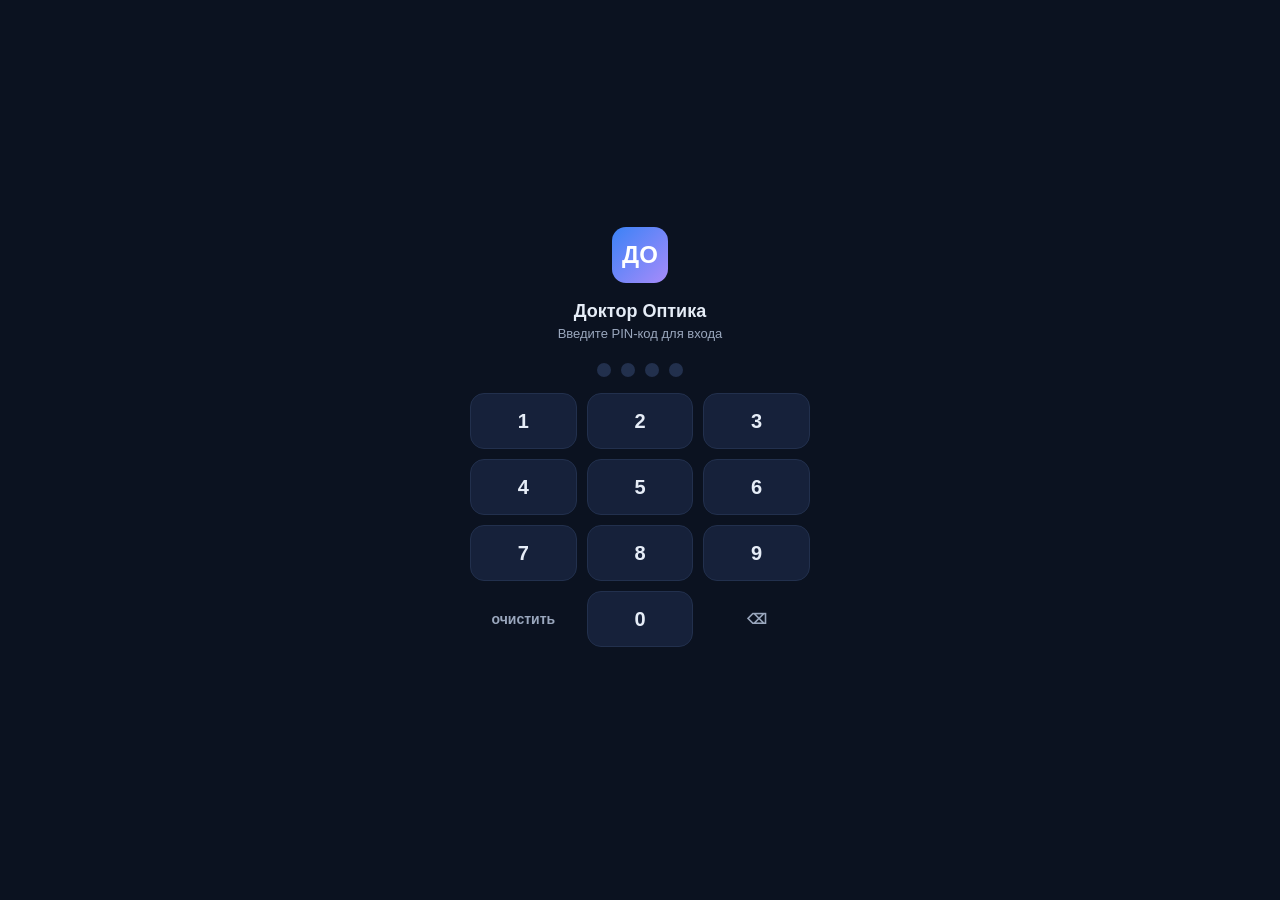
==== public/dashboard.html @ 44b54cf7 "initial commit" ====
<!doctype html>
<html lang="ru">
<head>
<meta charset="utf-8">
<meta name="viewport" content="width=device-width,initial-scale=1,viewport-fit=cover">
<meta name="theme-color" content="#0b1220">
<title>Доктор Оптика — Дашборд</title>
<link rel="stylesheet" href="styles.css">
</head>
<body>
<div class="wrap">

  <div class="hdr">
    <div class="logo">ДО</div>
    <div>
      <div class="title">Доктор Оптика</div>
      <div class="sub" id="hdr-sub">загрузка…</div>
    </div>
    <div class="right">
      <span class="stoplight" id="stoplight"><span class="dot"></span><span id="stoplight-label">…</span></span>
    </div>
  </div>

  <div class="nav">
    <button class="on" data-tab="money">Деньги</button>
    <button data-tab="debt">Долги</button>
    <button data-tab="sales">Продажи</button>
  </div>

  <!-- PANE 1 — ДЕНЬГИ -->
  <div class="pane on" id="pane-money">

    <div class="card">
      <h2>Деньги сейчас <span class="badge" id="money-status"></span></h2>
      <div class="big" id="money-total">…<span class="cur">₽</span></div>
      <div class="sub-line">сумма на собственных счетах</div>
      <div id="money-accounts"></div>
    </div>

    <div class="card">
      <h2>Овердрафт КББ <span class="badge" id="od-badge"></span></h2>
      <div class="od-grid">
        <div class="od-cell"><div class="l">Использовано</div><div class="v" id="od-used">…</div></div>
        <div class="od-cell"><div class="l">Запас (свободно)</div><div class="v" id="od-free">…</div></div>
      </div>
      <div class="bar"><i id="od-bar"></i></div>
      <div class="bar-cap"><span>0</span><span>лимит <span id="od-limit">…</span> ₽</span></div>

      <div class="row" style="margin-top:8px"><span class="lbl">Р/с КББ ИП · остаток</span><span class="val" id="od-balance">…</span></div>
      <div class="row"><span class="lbl">Дата гашения овердрафта</span><span class="val" id="od-due" style="color:var(--red)">…</span></div>
      <div class="row"><span class="lbl">Проценты в месяц</span><span class="val" id="od-int">…</span></div>
    </div>

    <div class="card">
      <h2>Товарка</h2>
      <div class="row">
        <span class="lbl">Невыданные заказы · доплата клиентов
          <small id="orders-note" style="display:block;color:var(--muted);font-size:11px;margin-top:1px"></small>
        </span>
        <span class="val" id="orders-topay" style="color:var(--green)">…</span>
      </div>
      <div class="row"><span class="lbl">Склад · себестоимость</span><span class="val" id="stock-cost">…</span></div>
      <div class="row"><span class="lbl">Склад · стоимость продажи</span><span class="val" id="stock-sale">…</span></div>
      <div class="row"><span class="lbl">Задолженность поставщикам</span><span class="val" id="suppliers-debt" style="color:var(--amber)">…</span></div>
    </div>

    <div class="card">
      <h2>Платежи · платёжный календарь</h2>
      <div class="row"><span class="lbl" id="pc-7-label">Ближайшие 7 дней</span><span class="val" id="pc-7" style="color:var(--red)">…</span></div>
      <div class="row"><span class="lbl" id="pc-14-label">Ближайшие 14 дней</span><span class="val" id="pc-14">…</span></div>
      <div class="sub-line" id="pc-note" style="margin-top:6px"></div>
    </div>

    <div class="card">
      <h2>Подготовлены в банке к оплате</h2>
      <div class="big" style="font-size:24px" id="pp-total">…<span class="cur">₽</span></div>
      <div class="sub-line" id="pp-sub"></div>
      <div class="row" style="margin-top:8px">
        <span class="lbl">Будущие (после <span id="pp-today">сегодня</span>)</span>
        <span class="val" id="pp-future" style="color:var(--amber)">…</span>
      </div>
      <div class="row">
        <span class="lbl">Прошлые / без даты</span>
        <span class="val" id="pp-past" style="color:var(--muted)">…</span>
      </div>
      <div class="sub-line" style="margin-top:6px">прошлые могут быть уже списаны — сверить с выпиской</div>
    </div>

  </div>

  <!-- PANE 2 — ОБЯЗАТЕЛЬСТВА -->
  <div class="pane" id="pane-debt">

    <div class="card">
      <h2>Кредитный портфель</h2>
      <div class="big" id="loans-total">…<span class="cur">₽</span></div>
      <div class="sub-line" id="loans-counts"></div>
      <div class="row"><span class="lbl">Платёж в текущем месяце</span><span class="val" id="loans-monthly">…</span></div>
      <div class="row"><span class="lbl">из них проценты</span><span class="val" id="loans-int" style="color:var(--amber)">…</span></div>
      <div class="row"><span class="lbl">из них тело</span><span class="val" id="loans-body" style="color:var(--green)">…</span></div>
    </div>

    <div class="card">
      <h2>По займам</h2>
      <div id="loans-list"></div>
    </div>

    <div class="card">
      <h2>Подготовлены в банке к оплате <span class="badge amber" id="pp-badge"></span></h2>
      <div class="pending-section" style="border-top:0;padding-top:0;margin-top:0">
        <div class="sec-h">
          <span>🟡 БУДУЩИЕ (точно ещё ждут) · <span id="pp-f-count">0</span></span>
          <span class="sum" id="pp-f-sum">0 ₽</span>
        </div>
        <div id="pp-future-list"></div>
      </div>
      <div class="pending-section">
        <div class="sec-h">
          <span>⚪ ПРОШЛЫЕ / БЕЗ ДАТЫ · <span id="pp-p-count">0</span></span>
          <span class="sum" id="pp-p-sum" style="color:var(--muted)">0 ₽</span>
        </div>
        <div class="sub-line" style="margin-bottom:10px">могут быть уже списаны — сверить с выпиской КББ</div>
        <div id="pp-past-list"></div>
      </div>
    </div>

  </div>

  <!-- PANE 3 — ПРОДАЖИ -->
  <div class="pane" id="pane-sales">

    <div class="card">
      <h2 id="sales-h2">Сегодня</h2>
      <div class="kpi-grid">
        <div class="kpi">
          <div class="l">Валовая прибыль дня</div>
          <div class="v" style="color:var(--green)" id="kpi-gp">…</div>
          <div class="d delta-up" id="kpi-margin">…</div>
        </div>
        <div class="kpi">
          <div class="l">Выручка по продажам</div>
          <div class="v" id="kpi-rev">…</div>
          <div class="d" id="kpi-items">…</div>
        </div>
        <div class="kpi">
          <div class="l">Касса дня</div>
          <div class="v" id="kpi-cash">…</div>
          <div class="d" id="kpi-checks">…</div>
        </div>
        <div class="kpi">
          <div class="l">Возвраты</div>
          <div class="v" style="color:var(--red)" id="kpi-ref">…</div>
          <div class="d" id="kpi-ref-note">…</div>
        </div>
      </div>
      <div class="sub-line" style="margin-top:10px">выручка = выдано (fulfillment) · касса = пробито в кассах за день</div>
    </div>

    <div class="card">
      <div class="sec-title">
        <h3>👓 Очки (линзы + оправы)</h3>
        <small id="glasses-tot"></small>
      </div>
      <div class="sales-list" id="glasses-list"></div>
    </div>

    <div class="card">
      <div class="sec-title">
        <h3>👁 Контактные линзы (МКЛ)</h3>
        <small id="mkl-tot"></small>
      </div>
      <div class="sales-list" id="mkl-list"></div>
    </div>

    <div class="card">
      <div class="sec-title">
        <h3>🩺 Услуги клиники</h3>
        <small id="services-tot"></small>
      </div>
      <div class="sales-list" id="services-list"></div>
    </div>

    <div class="card">
      <div class="sec-title">
        <h3>📦 Прочее</h3>
        <small id="other-tot"></small>
      </div>
      <div class="sales-list" id="other-list"></div>
    </div>

  </div>

  <div class="footer">Доктор Оптика · <span id="footer-date"></span> · v<span id="footer-ver"></span></div>
</div>

<script src="app.js"></script>
</body>
</html>
---- public/styles.css ----
:root{
  --bg:#0b1220;
  --bg2:#111a2e;
  --card:#16213a;
  --card2:#1c2a48;
  --line:#22304d;
  --text:#e6edf7;
  --muted:#9aa7bd;
  --accent:#60a5fa;
  --green:#22c55e;
  --green-bg:rgba(34,197,94,.12);
  --amber:#eab308;
  --amber-bg:rgba(234,179,8,.14);
  --red:#ef4444;
  --red-bg:rgba(239,68,68,.14);
  --purple:#a78bfa;
  --radius:16px;
}
*{box-sizing:border-box;-webkit-tap-highlight-color:transparent}
html,body{margin:0;padding:0;background:var(--bg);color:var(--text);
  font-family:-apple-system,BlinkMacSystemFont,"SF Pro Display","Segoe UI",Roboto,Inter,Arial,sans-serif;
  font-size:15px;line-height:1.35;
  padding-top:env(safe-area-inset-top);padding-bottom:env(safe-area-inset-bottom)}
.wrap{max-width:440px;margin:0 auto;padding:14px 14px 80px}

.hdr{display:flex;align-items:center;gap:10px;padding:6px 4px 14px}
.hdr .logo{width:34px;height:34px;border-radius:10px;
  background:linear-gradient(135deg,#3b82f6,#a78bfa);
  display:flex;align-items:center;justify-content:center;font-weight:700;font-size:18px;color:#fff}
.hdr .title{font-weight:700;font-size:16px;letter-spacing:.2px}
.hdr .sub{color:var(--muted);font-size:12px;margin-top:2px}
.hdr .right{margin-left:auto;text-align:right}
.stoplight{display:inline-flex;align-items:center;gap:6px;font-size:12px;
  padding:5px 9px;border-radius:999px;background:var(--amber-bg);color:var(--amber);font-weight:600}
.stoplight.green{background:var(--green-bg);color:var(--green)}
.stoplight.red{background:var(--red-bg);color:var(--red)}
.stoplight .dot{width:8px;height:8px;border-radius:50%;background:currentColor;box-shadow:0 0 8px currentColor}

.card{background:var(--card);border:1px solid var(--line);border-radius:var(--radius);
  padding:14px;margin-bottom:12px;position:relative;overflow:hidden}
.card h2{margin:0 0 10px;font-size:11px;letter-spacing:1.2px;text-transform:uppercase;
  color:var(--muted);font-weight:600;display:flex;align-items:center;gap:8px}
.card h2 .badge{font-size:10px;padding:2px 7px;border-radius:999px;letter-spacing:.5px;text-transform:none}
.badge.red{background:var(--red-bg);color:var(--red)}
.badge.amber{background:var(--amber-bg);color:var(--amber)}
.badge.green{background:var(--green-bg);color:var(--green)}

.big{font-size:30px;font-weight:700;letter-spacing:-.5px;line-height:1.05}
.big .cur{font-size:18px;color:var(--muted);margin-left:4px;font-weight:500}
.sub-line{color:var(--muted);font-size:12px;margin-top:2px}

.row{display:flex;justify-content:space-between;align-items:baseline;padding:8px 0;
  border-top:1px dashed var(--line)}
.row:first-of-type{border-top:0}
.row .lbl{color:var(--muted);font-size:13px}
.row .val{font-variant-numeric:tabular-nums;font-weight:600;font-size:14px}

.od-grid{display:grid;grid-template-columns:1fr 1fr;gap:8px;margin-top:10px}
.od-cell{background:var(--card2);border-radius:10px;padding:10px}
.od-cell .l{font-size:11px;color:var(--muted);text-transform:uppercase;letter-spacing:.6px}
.od-cell .v{font-size:18px;font-weight:700;margin-top:2px;font-variant-numeric:tabular-nums}
.bar{height:8px;background:var(--bg2);border-radius:99px;overflow:hidden;margin-top:10px}
.bar > i{display:block;height:100%;border-radius:99px;
  background:linear-gradient(90deg,#22c55e,#eab308 60%,#ef4444 90%)}
.bar-cap{display:flex;justify-content:space-between;color:var(--muted);font-size:11px;margin-top:6px}

.loan{display:grid;grid-template-columns:1fr auto;gap:2px 10px;padding:10px 0;border-top:1px solid var(--line)}
.loan:first-of-type{border-top:0}
.loan .name{font-weight:600;display:flex;align-items:center;gap:6px}
.loan .name .pill{font-size:10px;padding:2px 6px;border-radius:999px;
  background:var(--bg2);color:var(--muted);text-transform:uppercase;letter-spacing:.4px}
.loan .pay{font-variant-numeric:tabular-nums;font-weight:700;text-align:right}
.loan .ost{color:var(--muted);font-size:12px;font-variant-numeric:tabular-nums}
.loan .dt{color:var(--muted);font-size:12px;text-align:right;font-variant-numeric:tabular-nums}
.loan.priority{background:var(--red-bg);margin:6px -14px;padding:10px 14px;
  border-radius:10px;border-top:0;box-shadow:inset 3px 0 0 var(--red)}
.loan.priority .name{color:var(--red)}
.loan.warning{background:var(--amber-bg);margin:6px -14px;padding:10px 14px;
  border-radius:10px;border-top:0;box-shadow:inset 3px 0 0 var(--amber)}
.loan.warning .name{color:var(--amber)}
.loan.frozen{opacity:.55}

.kpi-grid{display:grid;grid-template-columns:1fr 1fr;gap:8px;margin-top:4px}
.kpi{background:var(--card2);border-radius:12px;padding:12px}
.kpi .l{font-size:11px;color:var(--muted);text-transform:uppercase;letter-spacing:.6px}
.kpi .v{font-size:20px;font-weight:700;margin-top:2px;font-variant-numeric:tabular-nums}
.kpi .d{font-size:11px;margin-top:2px;font-variant-numeric:tabular-nums}
.delta-up{color:var(--green)}
.delta-dn{color:var(--red)}

.sales-list .item{display:flex;justify-content:space-between;align-items:center;
  padding:8px 0;border-top:1px dashed var(--line)}
.sales-list .item:first-child{border-top:0}
.sales-list .lbl{display:flex;align-items:center;gap:8px}
.sales-list .ic{width:26px;height:26px;border-radius:8px;background:var(--card2);
  display:flex;align-items:center;justify-content:center;font-size:13px;color:var(--accent)}
.sales-list .qty{color:var(--muted);font-size:12px;margin-left:6px}
.sales-list .v{font-variant-numeric:tabular-nums;font-weight:600;font-size:14px}

.sec-title{display:flex;justify-content:space-between;align-items:center;margin:4px 0 8px}
.sec-title h3{margin:0;font-size:13px;font-weight:600;color:var(--text)}
.sec-title small{color:var(--muted);font-size:11px;font-variant-numeric:tabular-nums}

.footer{color:var(--muted);font-size:11px;text-align:center;padding:14px 4px 0}

.nav{position:fixed;left:50%;transform:translateX(-50%);bottom:14px;
  background:rgba(22,33,58,.85);backdrop-filter:blur(14px);
  border:1px solid var(--line);border-radius:999px;padding:6px;display:flex;gap:4px;
  box-shadow:0 8px 30px rgba(0,0,0,.4);z-index:50}
.nav button{background:transparent;color:var(--muted);border:0;padding:8px 14px;
  border-radius:999px;font-size:12px;font-weight:600;cursor:pointer;letter-spacing:.3px}
.nav button.on{background:var(--accent);color:#0b1220}

.pane{display:none}
.pane.on{display:block}

.pending-item{display:flex;justify-content:space-between;align-items:flex-start;
  padding:10px 0;border-top:1px dashed var(--line);gap:10px}
.pending-item:first-of-type{border-top:0}
.pending-item .pl{font-size:13px;color:var(--text);flex:1}
.pending-item .pl small{display:block;color:var(--muted);font-size:11px;margin-top:2px}
.pending-item .pv{font-variant-numeric:tabular-nums;font-weight:600;font-size:14px;text-align:right;white-space:nowrap}
.pending-section{margin-top:10px;padding-top:10px;border-top:1px solid var(--line)}
.pending-section .sec-h{font-size:11px;color:var(--muted);text-transform:uppercase;letter-spacing:.6px;
  margin-bottom:6px;display:flex;justify-content:space-between;align-items:baseline}
.pending-section .sec-h .sum{color:var(--amber);font-weight:700;font-variant-numeric:tabular-nums;text-transform:none;font-size:13px}
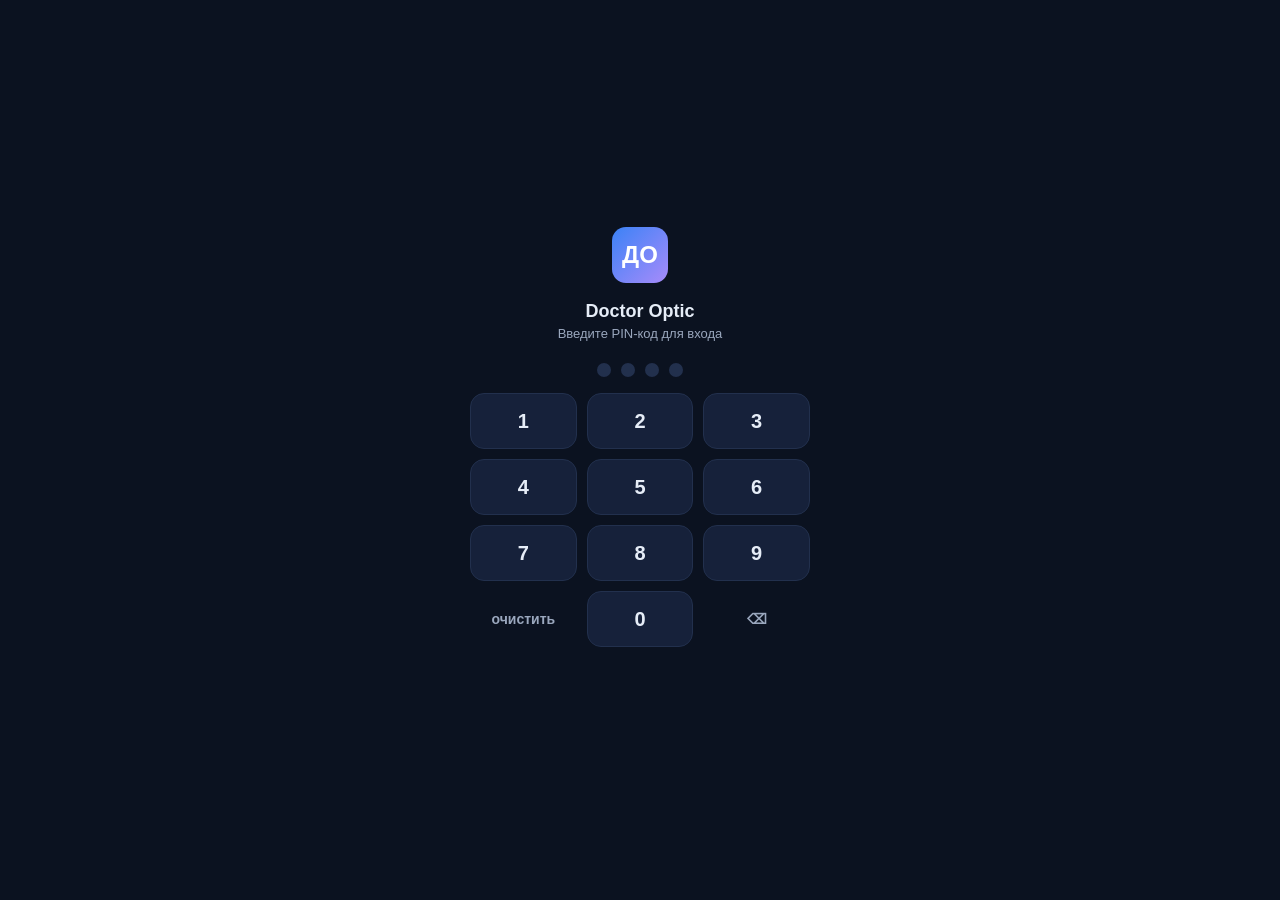
==== commit d377d15e: "refactor: rename Doctor Optic (Доктор Оптика)" ====
--- a/public/dashboard.html
+++ b/public/dashboard.html
@@ -4,7 +4,7 @@
 <meta charset="utf-8">
 <meta name="viewport" content="width=device-width,initial-scale=1,viewport-fit=cover">
 <meta name="theme-color" content="#0b1220">
-<title>Доктор Оптика — Дашборд</title>
+<title>Doctor Optic — Dashboard</title>
 <link rel="stylesheet" href="styles.css">
 </head>
 <body>
@@ -13,7 +13,7 @@
   <div class="hdr">
     <div class="logo">ДО</div>
     <div>
-      <div class="title">Доктор Оптика</div>
+      <div class="title">Doctor Optic</div>
       <div class="sub" id="hdr-sub">загрузка…</div>
     </div>
     <div class="right">
@@ -190,7 +190,7 @@
 
   </div>
 
-  <div class="footer">Доктор Оптика · <span id="footer-date"></span> · v<span id="footer-ver"></span></div>
+  <div class="footer">Doctor Optic · <span id="footer-date"></span> · v<span id="footer-ver"></span></div>
 </div>
 
 <script src="app.js"></script>
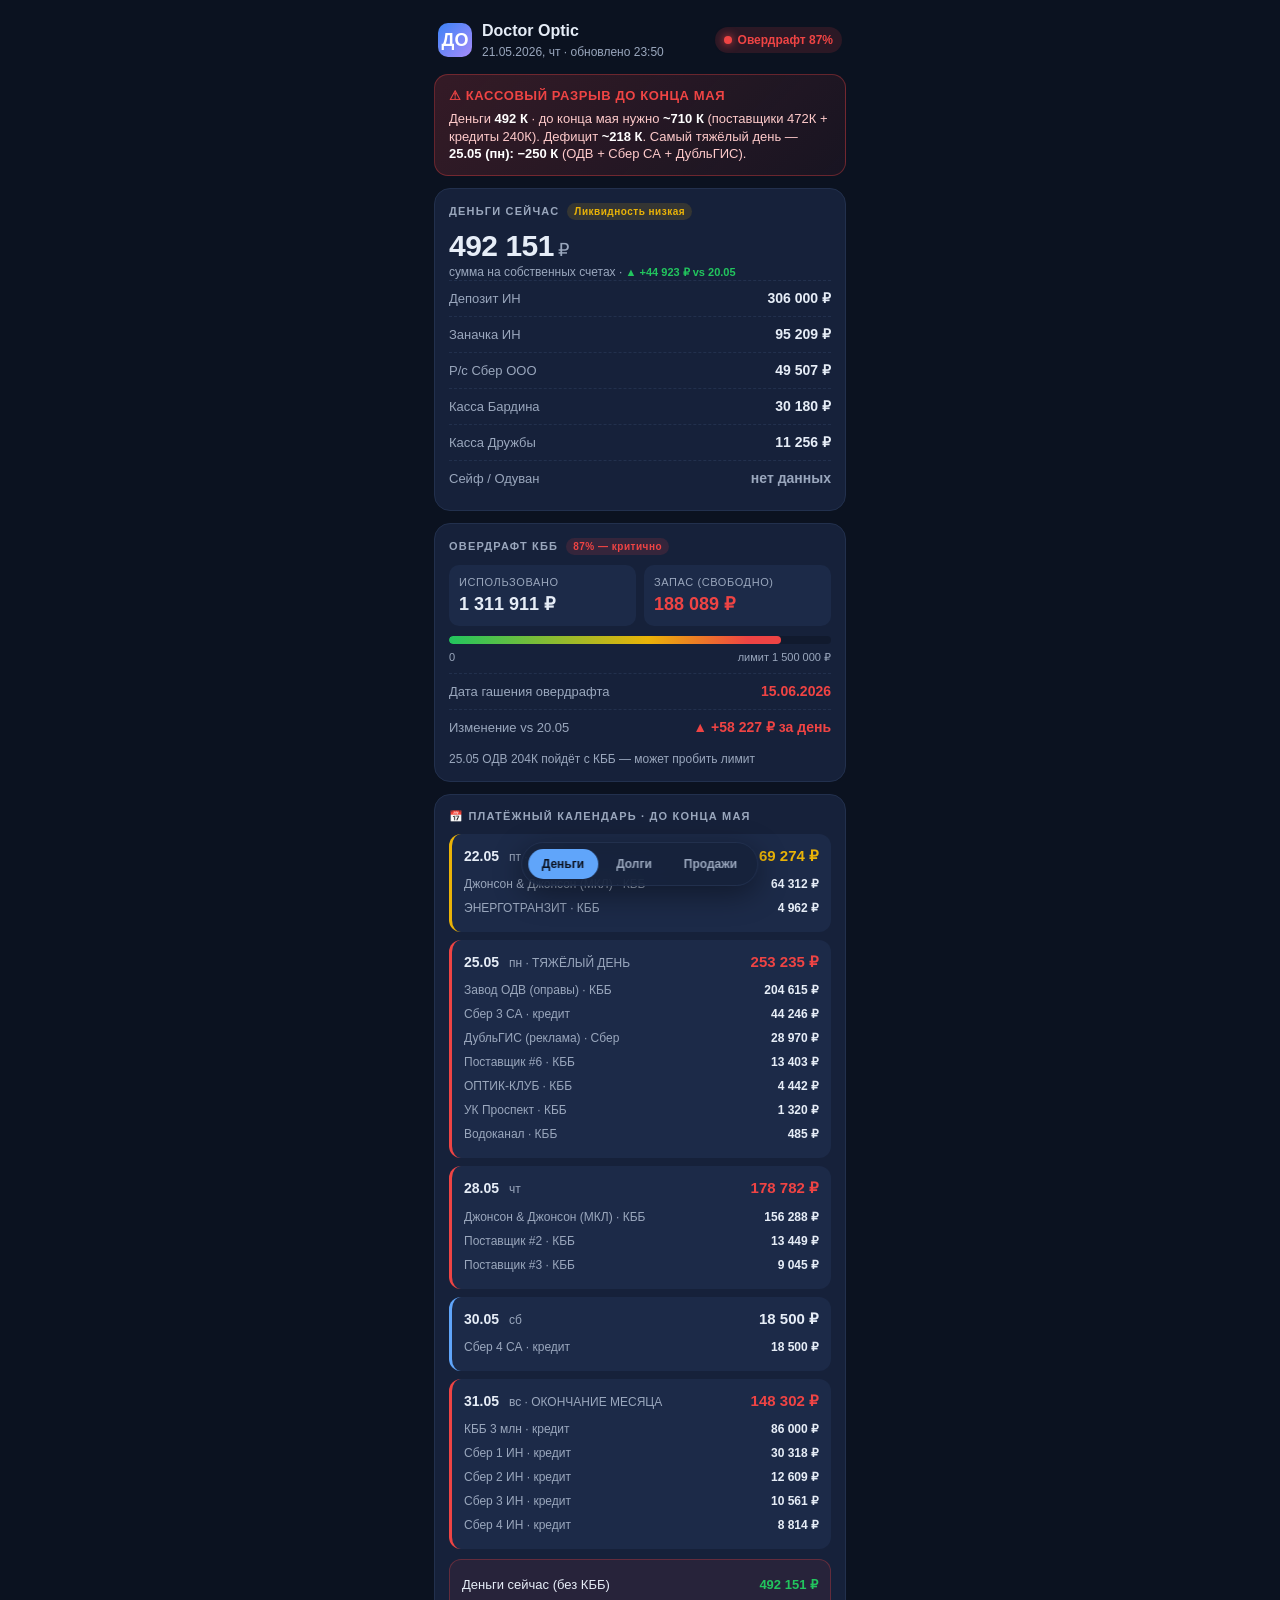
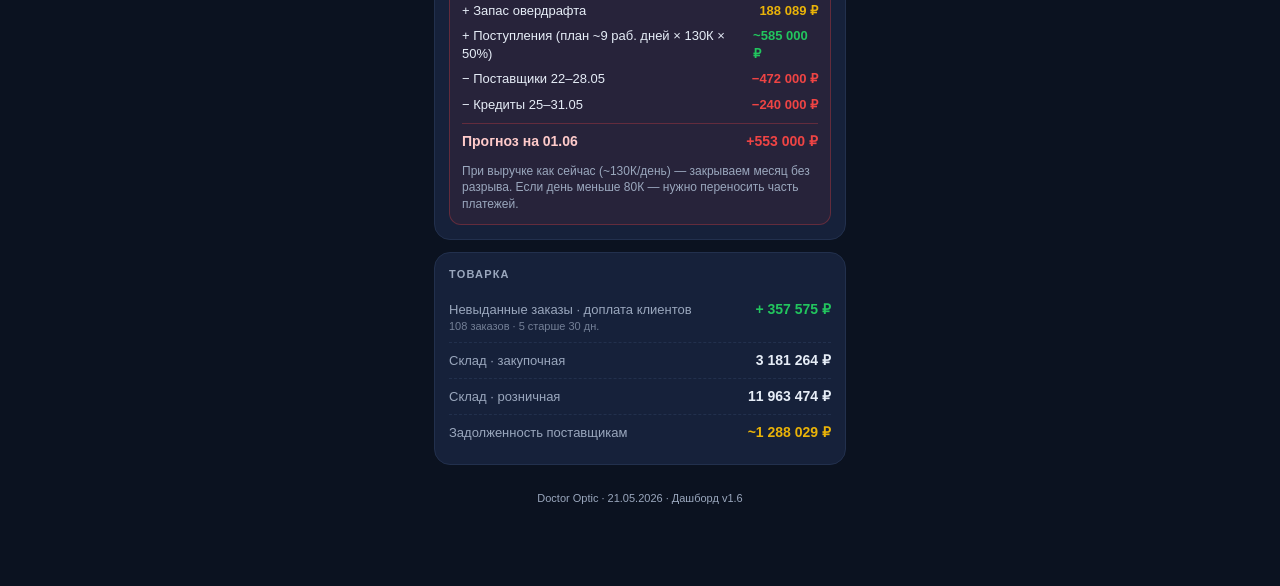
==== commit 902b3eb7: "dashboard 21.05" ====
--- a/public/dashboard.html
+++ b/public/dashboard.html
@@ -4,8 +4,143 @@
 <meta charset="utf-8">
 <meta name="viewport" content="width=device-width,initial-scale=1,viewport-fit=cover">
 <meta name="theme-color" content="#0b1220">
-<title>Doctor Optic — Dashboard</title>
-<link rel="stylesheet" href="styles.css">
+<title>Doctor Optic — 21.05.2026</title>
+<style>
+  :root{--bg:#0b1220;--bg2:#111a2e;--card:#16213a;--card2:#1c2a48;--line:#22304d;
+    --text:#e6edf7;--muted:#9aa7bd;--accent:#60a5fa;
+    --green:#22c55e;--green-bg:rgba(34,197,94,.12);
+    --amber:#eab308;--amber-bg:rgba(234,179,8,.14);
+    --red:#ef4444;--red-bg:rgba(239,68,68,.14);--purple:#a78bfa}
+  *{box-sizing:border-box;-webkit-tap-highlight-color:transparent}
+  html,body{margin:0;padding:0;background:var(--bg);color:var(--text);
+    font-family:-apple-system,BlinkMacSystemFont,"SF Pro Display","Segoe UI",Roboto,Inter,Arial,sans-serif;
+    font-size:15px;line-height:1.35;
+    padding-top:env(safe-area-inset-top);padding-bottom:env(safe-area-inset-bottom)}
+  .wrap{max-width:440px;margin:0 auto;padding:14px 14px 80px}
+  .hdr{display:flex;align-items:center;gap:10px;padding:6px 4px 14px}
+  .hdr .logo{width:34px;height:34px;border-radius:10px;background:linear-gradient(135deg,#3b82f6,#a78bfa);
+    display:flex;align-items:center;justify-content:center;font-weight:700;font-size:18px;color:#fff}
+  .hdr .title{font-weight:700;font-size:16px}
+  .hdr .sub{color:var(--muted);font-size:12px;margin-top:2px}
+  .hdr .right{margin-left:auto;text-align:right}
+  .stoplight{display:inline-flex;align-items:center;gap:6px;font-size:12px;
+    padding:5px 9px;border-radius:999px;background:var(--red-bg);color:var(--red);font-weight:600}
+  .stoplight .dot{width:8px;height:8px;border-radius:50%;background:currentColor;box-shadow:0 0 8px currentColor}
+  .alert{background:linear-gradient(135deg,rgba(239,68,68,.18),rgba(239,68,68,.06));
+    border:1px solid rgba(239,68,68,.35);border-radius:14px;padding:12px 14px;margin-bottom:12px}
+  .alert .ah{display:flex;align-items:center;gap:8px;font-weight:700;color:var(--red);font-size:13px;text-transform:uppercase;letter-spacing:.6px}
+  .alert .ab{margin-top:6px;font-size:13px;color:#fecaca}
+  .alert .ab b{color:#fff}
+  .card{background:var(--card);border:1px solid var(--line);border-radius:16px;padding:14px;margin-bottom:12px;overflow:hidden}
+  .card h2{margin:0 0 10px;font-size:11px;letter-spacing:1.2px;text-transform:uppercase;color:var(--muted);font-weight:600;display:flex;align-items:center;gap:8px}
+  .card h2 .badge{font-size:10px;padding:2px 7px;border-radius:999px;letter-spacing:.5px;text-transform:none}
+  .badge.red{background:var(--red-bg);color:var(--red)}
+  .badge.amber{background:var(--amber-bg);color:var(--amber)}
+  .badge.green{background:var(--green-bg);color:var(--green)}
+  .big{font-size:30px;font-weight:700;letter-spacing:-.5px;line-height:1.05}
+  .big .cur{font-size:18px;color:var(--muted);margin-left:4px;font-weight:500}
+  .sub-line{color:var(--muted);font-size:12px;margin-top:2px}
+  .row{display:flex;justify-content:space-between;align-items:baseline;padding:8px 0;border-top:1px dashed var(--line)}
+  .row:first-of-type{border-top:0}
+  .row .lbl{color:var(--muted);font-size:13px}
+  .row .val{font-variant-numeric:tabular-nums;font-weight:600;font-size:14px}
+  .row .lbl small{display:block;color:var(--muted);font-size:11px;margin-top:1px;opacity:.7}
+  .delta-bad{color:var(--red);font-size:11px;font-weight:600}
+  .delta-good{color:var(--green);font-size:11px;font-weight:600}
+  .od-grid{display:grid;grid-template-columns:1fr 1fr;gap:8px;margin-top:10px}
+  .od-cell{background:var(--card2);border-radius:10px;padding:10px}
+  .od-cell .l{font-size:11px;color:var(--muted);text-transform:uppercase;letter-spacing:.6px}
+  .od-cell .v{font-size:18px;font-weight:700;margin-top:2px;font-variant-numeric:tabular-nums}
+  .bar{height:8px;background:var(--bg2);border-radius:99px;overflow:hidden;margin-top:10px}
+  .bar > i{display:block;height:100%;border-radius:99px;background:linear-gradient(90deg,#22c55e,#eab308 60%,#ef4444 90%)}
+  .bar-cap{display:flex;justify-content:space-between;color:var(--muted);font-size:11px;margin-top:6px}
+
+  /* НОВОЕ: Платёжный календарь */
+  .pay-cal{margin-top:8px}
+  .pay-day{background:var(--card2);border-radius:12px;padding:12px;margin-bottom:8px;border-left:3px solid var(--accent)}
+  .pay-day.tomorrow{border-left-color:var(--amber)}
+  .pay-day.critical{border-left-color:var(--red)}
+  .pay-day .day-head{display:flex;justify-content:space-between;align-items:baseline;margin-bottom:6px}
+  .pay-day .day-head .dt{font-weight:700;font-size:14px}
+  .pay-day .day-head .dt .dow{color:var(--muted);font-weight:400;font-size:12px;margin-left:6px}
+  .pay-day .day-head .total{font-weight:700;font-variant-numeric:tabular-nums;font-size:15px}
+  .pay-day.tomorrow .day-head .total{color:var(--amber)}
+  .pay-day.critical .day-head .total{color:var(--red)}
+  .pay-day .items{font-size:12px;color:var(--muted);line-height:1.5}
+  .pay-day .items .item{display:flex;justify-content:space-between;padding:3px 0}
+  .pay-day .items .item .name{flex:1}
+  .pay-day .items .item .amt{font-variant-numeric:tabular-nums;font-weight:600;color:var(--text);white-space:nowrap;margin-left:8px}
+
+  .cash-gap{background:rgba(239,68,68,.08);border:1px solid rgba(239,68,68,.3);border-radius:12px;padding:12px;margin-top:10px}
+  .cash-gap .gap-row{display:flex;justify-content:space-between;padding:4px 0;font-size:13px}
+  .cash-gap .gap-row.total{border-top:1px solid rgba(239,68,68,.3);padding-top:8px;margin-top:6px;font-weight:700;font-size:14px}
+  .cash-gap .gap-row .v{font-variant-numeric:tabular-nums;font-weight:600}
+  .cash-gap .gap-row.red{color:#fecaca}
+  .cash-gap .gap-row.red .v{color:var(--red)}
+
+  .loan{display:grid;grid-template-columns:1fr auto;gap:2px 10px;padding:10px 0;border-top:1px solid var(--line)}
+  .loan:first-of-type{border-top:0}
+  .loan .name{font-weight:600;display:flex;align-items:center;gap:6px;flex-wrap:wrap}
+  .loan .name .pill{font-size:10px;padding:2px 6px;border-radius:999px;background:var(--bg2);color:var(--muted);text-transform:uppercase;letter-spacing:.4px}
+  .loan .pay{font-variant-numeric:tabular-nums;font-weight:700;text-align:right}
+  .loan .ost{color:var(--muted);font-size:12px;font-variant-numeric:tabular-nums}
+  .loan .dt{color:var(--muted);font-size:12px;text-align:right;font-variant-numeric:tabular-nums}
+  .loan .end{color:var(--purple);font-size:11px;font-weight:600;margin-left:6px}
+  .loan.priority{background:var(--red-bg);margin:6px -14px;padding:10px 14px;border-radius:10px;border-top:0;box-shadow:inset 3px 0 0 var(--red)}
+  .loan.priority .name{color:var(--red)}
+  .loan.paid{background:var(--green-bg);margin:6px -14px;padding:10px 14px;border-radius:10px;border-top:0;box-shadow:inset 3px 0 0 var(--green)}
+  .loan.paid .name{color:var(--green)} .loan.paid .pay{color:var(--green)}
+  .loan.frozen{opacity:.55}
+  .kpi-grid{display:grid;grid-template-columns:1fr 1fr;gap:8px;margin-top:4px}
+  .kpi{background:var(--card2);border-radius:12px;padding:12px}
+  .kpi .l{font-size:11px;color:var(--muted);text-transform:uppercase;letter-spacing:.6px}
+  .kpi .v{font-size:20px;font-weight:700;margin-top:2px;font-variant-numeric:tabular-nums}
+  .kpi .d{font-size:11px;margin-top:2px;font-variant-numeric:tabular-nums}
+  .sales-list .item{display:flex;justify-content:space-between;align-items:center;padding:8px 0;border-top:1px dashed var(--line)}
+  .sales-list .item:first-child{border-top:0}
+  .sales-list .lbl{display:flex;align-items:center;gap:8px}
+  .sales-list .ic{width:26px;height:26px;border-radius:8px;background:var(--card2);display:flex;align-items:center;justify-content:center;font-size:13px;color:var(--accent)}
+  .sales-list .qty{color:var(--muted);font-size:12px;margin-left:6px}
+  .sales-list .v{font-variant-numeric:tabular-nums;font-weight:600;font-size:14px}
+  .sec-title{display:flex;justify-content:space-between;align-items:center;margin:4px 0 8px}
+  .sec-title h3{margin:0;font-size:13px;font-weight:600;color:var(--text)}
+  .sec-title small{color:var(--muted);font-size:11px;font-variant-numeric:tabular-nums}
+  .footer{color:var(--muted);font-size:11px;text-align:center;padding:14px 4px 0}
+  .nav{position:fixed;left:50%;transform:translateX(-50%);bottom:14px;background:rgba(22,33,58,.85);backdrop-filter:blur(14px);
+    border:1px solid var(--line);border-radius:999px;padding:6px;display:flex;gap:4px;box-shadow:0 8px 30px rgba(0,0,0,.4);z-index:50}
+  .nav button{background:transparent;color:var(--muted);border:0;padding:8px 14px;border-radius:999px;font-size:12px;font-weight:600;cursor:pointer}
+  .nav button.on{background:var(--accent);color:#0b1220}
+  .pane{display:none} .pane.on{display:block}
+  .margin-split{background:var(--card2);border-radius:12px;padding:12px;margin-top:8px}
+  .margin-split .title{font-size:11px;color:var(--muted);text-transform:uppercase;letter-spacing:.6px;margin-bottom:8px}
+  .margin-split .row-split{display:grid;grid-template-columns:90px 1fr auto;gap:10px;align-items:baseline;padding:6px 0;border-top:1px dashed var(--line)}
+  .margin-split .row-split:first-of-type{border-top:0}
+  .margin-split .name{font-weight:600;font-size:13px}
+  .margin-split .bar-mini{height:6px;background:var(--bg);border-radius:99px;overflow:hidden}
+  .margin-split .bar-mini > i{display:block;height:100%;border-radius:99px}
+  .margin-split .v{font-variant-numeric:tabular-nums;font-weight:700;font-size:13px;text-align:right;white-space:nowrap}
+  .glasses-note{background:rgba(96,165,250,.1);border:1px solid rgba(96,165,250,.25);border-radius:10px;padding:10px;margin-bottom:10px;font-size:12px}
+  .glasses-note b{color:var(--accent)}
+  .glasses-grid{display:grid;grid-template-columns:repeat(3,1fr);gap:6px;margin-top:8px}
+  .glasses-grid .cell{background:var(--card2);border-radius:10px;padding:10px;text-align:center}
+  .glasses-grid .cell .v{font-size:20px;font-weight:700;font-variant-numeric:tabular-nums}
+  .glasses-grid .cell .l{font-size:10px;color:var(--muted);text-transform:uppercase;letter-spacing:.6px;margin-top:2px}
+  .arch-day{background:var(--card2);border-radius:12px;padding:12px;margin-top:6px}
+  .arch-day .head{display:flex;justify-content:space-between;align-items:baseline;margin-bottom:8px}
+  .arch-day .head .d{font-size:13px;color:var(--muted);font-weight:600}
+  .arch-day .head .b{font-size:18px;font-weight:700;color:var(--green);font-variant-numeric:tabular-nums}
+  .arch-day .grid{display:grid;grid-template-columns:repeat(3,1fr);gap:6px}
+  .arch-day .grid .it{text-align:center;padding:6px 4px;background:var(--bg);border-radius:8px}
+  .arch-day .grid .it .v{font-size:14px;font-weight:700;display:block;font-variant-numeric:tabular-nums}
+  .arch-day .grid .it .l{color:var(--muted);font-size:10px;margin-top:2px}
+  .chart-legend{display:flex;gap:14px;font-size:11px;color:var(--muted);margin-bottom:8px}
+  .chart-legend .dot{display:inline-block;width:8px;height:8px;border-radius:2px;margin-right:5px;vertical-align:middle}
+  .chart-totals{display:grid;grid-template-columns:1fr 1fr;gap:8px;margin-top:10px}
+  .chart-totals .cell{background:var(--card2);border-radius:10px;padding:10px}
+  .chart-totals .l{font-size:10px;color:var(--muted);text-transform:uppercase;letter-spacing:.6px}
+  .chart-totals .v{font-size:16px;font-weight:700;margin-top:2px;font-variant-numeric:tabular-nums}
+  .chart-totals .v .cur{font-size:12px;color:var(--muted)}
+</style>
 </head>
 <body>
 <div class="wrap">
@@ -14,11 +149,17 @@
     <div class="logo">ДО</div>
     <div>
       <div class="title">Doctor Optic</div>
-      <div class="sub" id="hdr-sub">загрузка…</div>
+      <div class="sub">21.05.2026, чт · обновлено 23:50</div>
     </div>
     <div class="right">
-      <span class="stoplight" id="stoplight"><span class="dot"></span><span id="stoplight-label">…</span></span>
-    </div>
+      <span class="stoplight"><span class="dot"></span>Овердрафт 87%</span>
+    </div>
+  </div>
+
+  <!-- ТРЕВОЖНЫЙ БАННЕР по платежам -->
+  <div class="alert">
+    <div class="ah">⚠ Кассовый разрыв до конца мая</div>
+    <div class="ab">Деньги <b>492 К</b> · до конца мая нужно <b>~710 К</b> (поставщики 472К + кредиты 240К). Дефицит <b>~218 К</b>. Самый тяжёлый день — <b>25.05 (пн): −250 К</b> (ОДВ + Сбер СА + ДубльГИС).</div>
   </div>
 
   <div class="nav">
@@ -27,172 +168,516 @@
     <button data-tab="sales">Продажи</button>
   </div>
 
-  <!-- PANE 1 — ДЕНЬГИ -->
+  <!-- ДЕНЬГИ -->
   <div class="pane on" id="pane-money">
-
-    <div class="card">
-      <h2>Деньги сейчас <span class="badge" id="money-status"></span></h2>
-      <div class="big" id="money-total">…<span class="cur">₽</span></div>
-      <div class="sub-line">сумма на собственных счетах</div>
-      <div id="money-accounts"></div>
-    </div>
-
-    <div class="card">
-      <h2>Овердрафт КББ <span class="badge" id="od-badge"></span></h2>
+    <div class="card">
+      <h2>Деньги сейчас <span class="badge amber">Ликвидность низкая</span></h2>
+      <div class="big">492 151<span class="cur">₽</span></div>
+      <div class="sub-line">сумма на собственных счетах · <span class="delta-good">▲ +44 923 ₽ vs 20.05</span></div>
+
+      <div class="row"><span class="lbl">Депозит ИН</span><span class="val">306 000 ₽</span></div>
+      <div class="row"><span class="lbl">Заначка ИН</span><span class="val">95 209 ₽</span></div>
+      <div class="row"><span class="lbl">Р/с Сбер ООО</span><span class="val">49 507 ₽</span></div>
+      <div class="row"><span class="lbl">Касса Бардина</span><span class="val">30 180 ₽</span></div>
+      <div class="row"><span class="lbl">Касса Дружбы</span><span class="val">11 256 ₽</span></div>
+      <div class="row"><span class="lbl">Сейф / Одуван</span><span class="val" style="color:var(--muted)">нет данных</span></div>
+    </div>
+
+    <div class="card">
+      <h2>Овердрафт КББ <span class="badge red">87% — критично</span></h2>
       <div class="od-grid">
-        <div class="od-cell"><div class="l">Использовано</div><div class="v" id="od-used">…</div></div>
-        <div class="od-cell"><div class="l">Запас (свободно)</div><div class="v" id="od-free">…</div></div>
-      </div>
-      <div class="bar"><i id="od-bar"></i></div>
-      <div class="bar-cap"><span>0</span><span>лимит <span id="od-limit">…</span> ₽</span></div>
-
-      <div class="row" style="margin-top:8px"><span class="lbl">Р/с КББ ИП · остаток</span><span class="val" id="od-balance">…</span></div>
-      <div class="row"><span class="lbl">Дата гашения овердрафта</span><span class="val" id="od-due" style="color:var(--red)">…</span></div>
-      <div class="row"><span class="lbl">Проценты в месяц</span><span class="val" id="od-int">…</span></div>
+        <div class="od-cell">
+          <div class="l">Использовано</div>
+          <div class="v">1 311 911 ₽</div>
+        </div>
+        <div class="od-cell">
+          <div class="l">Запас (свободно)</div>
+          <div class="v" style="color:var(--red)">188 089 ₽</div>
+        </div>
+      </div>
+      <div class="bar"><i style="width:87%"></i></div>
+      <div class="bar-cap"><span>0</span><span>лимит 1 500 000 ₽</span></div>
+
+      <div class="row" style="margin-top:8px"><span class="lbl">Дата гашения овердрафта</span><span class="val" style="color:var(--red)">15.06.2026</span></div>
+      <div class="row"><span class="lbl">Изменение vs 20.05</span><span class="val delta-bad">▲ +58 227 ₽ за день</span></div>
+      <div class="sub-line" style="margin-top:6px">25.05 ОДВ 204К пойдёт с КББ — может пробить лимит</div>
+    </div>
+
+    <!-- ГЛАВНЫЙ БЛОК: ПРЕДСТОЯЩИЕ ПЛАТЕЖИ ПО ДНЯМ -->
+    <div class="card">
+      <h2>📅 Платёжный календарь · до конца мая</h2>
+
+      <div class="pay-cal">
+        <!-- 22.05 (завтра, пятница) -->
+        <div class="pay-day tomorrow">
+          <div class="day-head">
+            <div class="dt">22.05 <span class="dow">пт · завтра</span></div>
+            <div class="total">69 274 ₽</div>
+          </div>
+          <div class="items">
+            <div class="item"><span class="name">Джонсон & Джонсон (МКЛ) · КББ</span><span class="amt">64 312 ₽</span></div>
+            <div class="item"><span class="name">ЭНЕРГОТРАНЗИТ · КББ</span><span class="amt">4 962 ₽</span></div>
+          </div>
+        </div>
+
+        <!-- 25.05 (понедельник) — самый тяжёлый -->
+        <div class="pay-day critical">
+          <div class="day-head">
+            <div class="dt">25.05 <span class="dow">пн · ТЯЖЁЛЫЙ ДЕНЬ</span></div>
+            <div class="total">253 235 ₽</div>
+          </div>
+          <div class="items">
+            <div class="item"><span class="name">Завод ОДВ (оправы) · КББ</span><span class="amt">204 615 ₽</span></div>
+            <div class="item"><span class="name">Сбер 3 СА · кредит</span><span class="amt">44 246 ₽</span></div>
+            <div class="item"><span class="name">ДубльГИС (реклама) · Сбер</span><span class="amt">28 970 ₽</span></div>
+            <div class="item"><span class="name">Поставщик #6 · КББ</span><span class="amt">13 403 ₽</span></div>
+            <div class="item"><span class="name">ОПТИК-КЛУБ · КББ</span><span class="amt">4 442 ₽</span></div>
+            <div class="item"><span class="name">УК Проспект · КББ</span><span class="amt">1 320 ₽</span></div>
+            <div class="item"><span class="name">Водоканал · КББ</span><span class="amt">485 ₽</span></div>
+          </div>
+        </div>
+
+        <!-- 28.05 -->
+        <div class="pay-day critical">
+          <div class="day-head">
+            <div class="dt">28.05 <span class="dow">чт</span></div>
+            <div class="total">178 782 ₽</div>
+          </div>
+          <div class="items">
+            <div class="item"><span class="name">Джонсон & Джонсон (МКЛ) · КББ</span><span class="amt">156 288 ₽</span></div>
+            <div class="item"><span class="name">Поставщик #2 · КББ</span><span class="amt">13 449 ₽</span></div>
+            <div class="item"><span class="name">Поставщик #3 · КББ</span><span class="amt">9 045 ₽</span></div>
+          </div>
+        </div>
+
+        <!-- 30.05 (Сбер 4 СА) -->
+        <div class="pay-day">
+          <div class="day-head">
+            <div class="dt">30.05 <span class="dow">сб</span></div>
+            <div class="total">18 500 ₽</div>
+          </div>
+          <div class="items">
+            <div class="item"><span class="name">Сбер 4 СА · кредит</span><span class="amt">18 500 ₽</span></div>
+          </div>
+        </div>
+
+        <!-- 31.05 — концовка месяца -->
+        <div class="pay-day critical">
+          <div class="day-head">
+            <div class="dt">31.05 <span class="dow">вс · ОКОНЧАНИЕ МЕСЯЦА</span></div>
+            <div class="total">148 302 ₽</div>
+          </div>
+          <div class="items">
+            <div class="item"><span class="name">КББ 3 млн · кредит</span><span class="amt">86 000 ₽</span></div>
+            <div class="item"><span class="name">Сбер 1 ИН · кредит</span><span class="amt">30 318 ₽</span></div>
+            <div class="item"><span class="name">Сбер 2 ИН · кредит</span><span class="amt">12 609 ₽</span></div>
+            <div class="item"><span class="name">Сбер 3 ИН · кредит</span><span class="amt">10 561 ₽</span></div>
+            <div class="item"><span class="name">Сбер 4 ИН · кредит</span><span class="amt">8 814 ₽</span></div>
+          </div>
+        </div>
+      </div>
+
+      <!-- ИТОГ КАССОВОГО РАЗРЫВА -->
+      <div class="cash-gap">
+        <div class="gap-row"><span>Деньги сейчас (без КББ)</span><span class="v" style="color:var(--green)">492 151 ₽</span></div>
+        <div class="gap-row"><span>+ Запас овердрафта</span><span class="v" style="color:var(--amber)">188 089 ₽</span></div>
+        <div class="gap-row"><span>+ Поступления (план ~9 раб. дней × 130К × 50%)</span><span class="v" style="color:var(--green)">~585 000 ₽</span></div>
+        <div class="gap-row"><span>− Поставщики 22–28.05</span><span class="v" style="color:var(--red)">−472 000 ₽</span></div>
+        <div class="gap-row"><span>− Кредиты 25–31.05</span><span class="v" style="color:var(--red)">−240 000 ₽</span></div>
+        <div class="gap-row total red"><span>Прогноз на 01.06</span><span class="v">+553 000 ₽</span></div>
+        <div class="sub-line" style="margin-top:8px">При выручке как сейчас (~130К/день) — закрываем месяц без разрыва. Если день меньше 80К — нужно переносить часть платежей.</div>
+      </div>
     </div>
 
     <div class="card">
       <h2>Товарка</h2>
       <div class="row">
         <span class="lbl">Невыданные заказы · доплата клиентов
-          <small id="orders-note" style="display:block;color:var(--muted);font-size:11px;margin-top:1px"></small>
+          <small>108 заказов · 5 старше 30 дн.</small>
         </span>
-        <span class="val" id="orders-topay" style="color:var(--green)">…</span>
-      </div>
-      <div class="row"><span class="lbl">Склад · себестоимость</span><span class="val" id="stock-cost">…</span></div>
-      <div class="row"><span class="lbl">Склад · стоимость продажи</span><span class="val" id="stock-sale">…</span></div>
-      <div class="row"><span class="lbl">Задолженность поставщикам</span><span class="val" id="suppliers-debt" style="color:var(--amber)">…</span></div>
-    </div>
-
-    <div class="card">
-      <h2>Платежи · платёжный календарь</h2>
-      <div class="row"><span class="lbl" id="pc-7-label">Ближайшие 7 дней</span><span class="val" id="pc-7" style="color:var(--red)">…</span></div>
-      <div class="row"><span class="lbl" id="pc-14-label">Ближайшие 14 дней</span><span class="val" id="pc-14">…</span></div>
-      <div class="sub-line" id="pc-note" style="margin-top:6px"></div>
-    </div>
-
-    <div class="card">
-      <h2>Подготовлены в банке к оплате</h2>
-      <div class="big" style="font-size:24px" id="pp-total">…<span class="cur">₽</span></div>
-      <div class="sub-line" id="pp-sub"></div>
-      <div class="row" style="margin-top:8px">
-        <span class="lbl">Будущие (после <span id="pp-today">сегодня</span>)</span>
-        <span class="val" id="pp-future" style="color:var(--amber)">…</span>
-      </div>
-      <div class="row">
-        <span class="lbl">Прошлые / без даты</span>
-        <span class="val" id="pp-past" style="color:var(--muted)">…</span>
-      </div>
-      <div class="sub-line" style="margin-top:6px">прошлые могут быть уже списаны — сверить с выпиской</div>
-    </div>
-
+        <span class="val" style="color:var(--green)">+ 357 575 ₽</span>
+      </div>
+      <div class="row"><span class="lbl">Склад · закупочная</span><span class="val">3 181 264 ₽</span></div>
+      <div class="row"><span class="lbl">Склад · розничная</span><span class="val">11 963 474 ₽</span></div>
+      <div class="row"><span class="lbl">Задолженность поставщикам</span><span class="val" style="color:var(--amber)">~1 288 029 ₽</span></div>
+    </div>
   </div>
 
-  <!-- PANE 2 — ОБЯЗАТЕЛЬСТВА -->
+  <!-- ДОЛГИ -->
   <div class="pane" id="pane-debt">
-
     <div class="card">
       <h2>Кредитный портфель</h2>
-      <div class="big" id="loans-total">…<span class="cur">₽</span></div>
-      <div class="sub-line" id="loans-counts"></div>
-      <div class="row"><span class="lbl">Платёж в текущем месяце</span><span class="val" id="loans-monthly">…</span></div>
-      <div class="row"><span class="lbl">из них проценты</span><span class="val" id="loans-int" style="color:var(--amber)">…</span></div>
-      <div class="row"><span class="lbl">из них тело</span><span class="val" id="loans-body" style="color:var(--green)">…</span></div>
+      <div class="big">14 542 226<span class="cur">₽</span></div>
+      <div class="sub-line">10 активных + 1 заморожен · Спиридонов + Лизинг за май оплачены ✓</div>
+      <div class="row"><span class="lbl">Платёж в мае</span><span class="val">431 390 ₽</span></div>
+      <div class="row"><span class="lbl">в т.ч. оплачено</span><span class="val" style="color:var(--green)">~187 К (Спиридонов 73К + лизинг 114К)</span></div>
+      <div class="row"><span class="lbl">остаток к выплате в мае</span><span class="val" style="color:var(--red)">~245 К на 25–31.05</span></div>
     </div>
 
     <div class="card">
       <h2>По займам</h2>
-      <div id="loans-list"></div>
-    </div>
-
-    <div class="card">
-      <h2>Подготовлены в банке к оплате <span class="badge amber" id="pp-badge"></span></h2>
-      <div class="pending-section" style="border-top:0;padding-top:0;margin-top:0">
-        <div class="sec-h">
-          <span>🟡 БУДУЩИЕ (точно ещё ждут) · <span id="pp-f-count">0</span></span>
-          <span class="sum" id="pp-f-sum">0 ₽</span>
-        </div>
-        <div id="pp-future-list"></div>
-      </div>
-      <div class="pending-section">
-        <div class="sec-h">
-          <span>⚪ ПРОШЛЫЕ / БЕЗ ДАТЫ · <span id="pp-p-count">0</span></span>
-          <span class="sum" id="pp-p-sum" style="color:var(--muted)">0 ₽</span>
-        </div>
-        <div class="sub-line" style="margin-bottom:10px">могут быть уже списаны — сверить с выпиской КББ</div>
-        <div id="pp-past-list"></div>
-      </div>
-    </div>
-
+
+      <div class="loan priority">
+        <div class="name">🔴 КББ Овердрафт <span class="pill">досрочка</span><span class="end">до 06.2026</span></div>
+        <div class="pay">35 000 ₽</div>
+        <div class="ost">остаток 1 311 911 ₽ · 22,9% · % only</div>
+        <div class="dt">15.06.2026</div>
+      </div>
+
+      <div class="loan paid">
+        <div class="name">✅ Спиридонов <span class="pill">оплачен · май</span><span class="end">бессрочно</span></div>
+        <div class="pay">73 000 ₽</div>
+        <div class="ost">остаток 3 500 000 ₽ · 25%</div>
+        <div class="dt">15.05.2026 ✓</div>
+      </div>
+
+      <div class="loan paid">
+        <div class="name">✅ Лизинг ДельтаЛиз <span class="pill">оплачен · май</span><span class="end">до 10.2029</span></div>
+        <div class="pay">113 596 ₽</div>
+        <div class="ost">остаток ~3 626 К · ~15%</div>
+        <div class="dt">20.05.2026 ✓</div>
+      </div>
+
+      <div class="loan">
+        <div class="name">КББ 3 млн <span class="pill">офис</span><span class="end">до 08.2030</span></div>
+        <div class="pay">86 000 ₽</div>
+        <div class="ost">остаток 2 990 000 ₽ · 21,9%</div>
+        <div class="dt">31.05.2026</div>
+      </div>
+
+      <div class="loan">
+        <div class="name">Сбер 3 СА <span class="end">до 01.2028</span></div>
+        <div class="pay">44 246 ₽</div>
+        <div class="ost">остаток 1 094 376 ₽ · 12,88%</div>
+        <div class="dt">25.05.2026</div>
+      </div>
+
+      <div class="loan">
+        <div class="name">Сбер 4 СА <span class="end">до 08.2028</span></div>
+        <div class="pay">18 500 ₽</div>
+        <div class="ost">остаток 480 000 ₽ · 21,0%</div>
+        <div class="dt">30.05.2026</div>
+      </div>
+
+      <div class="loan">
+        <div class="name">Сбер 1 ИН <span class="end">до 03.2028</span></div>
+        <div class="pay">30 318 ₽</div>
+        <div class="ost">остаток 602 000 ₽ · 17,95%</div>
+        <div class="dt">31.05.2026</div>
+      </div>
+
+      <div class="loan">
+        <div class="name">Сбер 2 ИН <span class="end">до 03.2028</span></div>
+        <div class="pay">12 609 ₽</div>
+        <div class="ost">остаток 275 500 ₽ · 17,90%</div>
+        <div class="dt">31.05.2026</div>
+      </div>
+
+      <div class="loan">
+        <div class="name">Сбер 3 ИН <span class="pill">цель Заначки</span><span class="end">до 08.2027</span></div>
+        <div class="pay">10 561 ₽</div>
+        <div class="ost">остаток 168 000 ₽ · 20,05% · Заначка 95К/168К</div>
+        <div class="dt">31.05.2026</div>
+      </div>
+
+      <div class="loan">
+        <div class="name">Сбер 4 ИН <span class="end">до 02.2028</span></div>
+        <div class="pay">8 814 ₽</div>
+        <div class="ost">остаток 189 000 ₽ · 25,05% · самая дорогая ставка</div>
+        <div class="dt">31.05.2026</div>
+      </div>
+
+      <div class="loan frozen">
+        <div class="name">Павлик <span class="pill">заморожен</span><span class="end">до 05.2027</span></div>
+        <div class="pay">0 ₽</div>
+        <div class="ost">остаток 1 200 000 ₽ · 20%</div>
+        <div class="dt">—</div>
+      </div>
+    </div>
+
+    <div class="card">
+      <h2>Подготовлены в банке к оплате <span class="badge red">11 платежей · 501 К</span></h2>
+      <div class="sub-line" style="margin-bottom:10px">детально расписано в «Платёжный календарь» (вкладка «Деньги»)</div>
+
+      <div class="row"><span class="lbl">22.05 (пт) · поставщики</span><span class="val">69 274 ₽</span></div>
+      <div class="row"><span class="lbl">25.05 (пн) · ОДВ + коммуналка</span><span class="val" style="color:var(--red)">224 265 ₽</span></div>
+      <div class="row"><span class="lbl">28.05 (чт) · Джонсон</span><span class="val" style="color:var(--red)">178 782 ₽</span></div>
+      <div class="row"><span class="lbl">Будущие итого</span><span class="val">472 322 ₽</span></div>
+      <div class="row"><span class="lbl">+ ДубльГИС 25.05 (Сбер)</span><span class="val">28 970 ₽</span></div>
+      <div class="row" style="border-top:1px solid var(--line);padding-top:10px;margin-top:4px">
+        <span class="lbl"><b>ИТОГО к оплате до конца мая</b></span>
+        <span class="val" style="color:var(--red)"><b>501 292 ₽</b></span>
+      </div>
+
+      <div class="row" style="border-top:1px solid var(--line);padding-top:10px;margin-top:4px">
+        <span class="lbl">Прошлые / без даты (КББ)</span>
+        <span class="val" style="color:var(--muted)">218 352 ₽ · 7 шт</span>
+      </div>
+      <div class="sub-line" style="margin-top:6px">в т.ч. Пириева 148К без даты · поставщики 18.05 (34К), 20.05 (13К) · ВымпелКом 08.05</div>
+    </div>
   </div>
 
-  <!-- PANE 3 — ПРОДАЖИ -->
+  <!-- ПРОДАЖИ -->
   <div class="pane" id="pane-sales">
 
     <div class="card">
-      <h2 id="sales-h2">Сегодня</h2>
+      <h2>Сегодня · 21.05 (чт)</h2>
       <div class="kpi-grid">
         <div class="kpi">
-          <div class="l">Валовая прибыль дня</div>
-          <div class="v" style="color:var(--green)" id="kpi-gp">…</div>
-          <div class="d delta-up" id="kpi-margin">…</div>
+          <div class="l">Валовая прибыль</div>
+          <div class="v" style="color:var(--green)">131 269 ₽</div>
+          <div class="d" style="color:var(--muted)">общая маржа 71,7%</div>
         </div>
         <div class="kpi">
           <div class="l">Выручка по продажам</div>
-          <div class="v" id="kpi-rev">…</div>
-          <div class="d" id="kpi-items">…</div>
+          <div class="v">182 960 ₽</div>
+          <div class="d" style="color:var(--muted)">78 позиций</div>
         </div>
         <div class="kpi">
-          <div class="l">Касса дня</div>
-          <div class="v" id="kpi-cash">…</div>
-          <div class="d" id="kpi-checks">…</div>
+          <div class="l">Касса дня ⭐</div>
+          <div class="v" style="color:var(--green)">249 740 ₽</div>
+          <div class="d" style="color:var(--muted)">РЕКОРД мая</div>
         </div>
         <div class="kpi">
           <div class="l">Возвраты</div>
-          <div class="v" style="color:var(--red)" id="kpi-ref">…</div>
-          <div class="d" id="kpi-ref-note">…</div>
-        </div>
-      </div>
-      <div class="sub-line" style="margin-top:10px">выручка = выдано (fulfillment) · касса = пробито в кассах за день</div>
+          <div class="v" style="color:var(--green)">0 ₽</div>
+          <div class="d" style="color:var(--muted)">—</div>
+        </div>
+      </div>
+
+      <div class="margin-split">
+        <div class="title">Валовая прибыль · структура</div>
+        <div class="row-split">
+          <div class="name" style="color:var(--accent)">📦 Товарка</div>
+          <div>
+            <div style="font-size:11px;color:var(--muted);margin-bottom:2px">маржа 52,7% · 24 шт</div>
+            <div class="bar-mini"><i style="width:53%;background:var(--accent)"></i></div>
+          </div>
+          <div class="v" style="color:var(--accent)">57 519 ₽<br><span style="font-size:10px;color:var(--muted);font-weight:400">из 109 210 ₽</span></div>
+        </div>
+        <div class="row-split">
+          <div class="name" style="color:var(--green)">🩺 Услуги</div>
+          <div>
+            <div style="font-size:11px;color:var(--muted);margin-bottom:2px">маржа 100% · 54 шт</div>
+            <div class="bar-mini"><i style="width:100%;background:var(--green)"></i></div>
+          </div>
+          <div class="v" style="color:var(--green)">73 750 ₽<br><span style="font-size:10px;color:var(--muted);font-weight:400">из 73 750 ₽</span></div>
+        </div>
+        <div class="row-split" style="border-top:1px solid var(--line);padding-top:8px;margin-top:4px">
+          <div class="name">Σ Итого</div>
+          <div style="font-size:11px;color:var(--muted)">смешанная маржа 71,7%</div>
+          <div class="v">131 269 ₽</div>
+        </div>
+      </div>
     </div>
 
     <div class="card">
       <div class="sec-title">
-        <h3>👓 Очки (линзы + оправы)</h3>
-        <small id="glasses-tot"></small>
-      </div>
-      <div class="sales-list" id="glasses-list"></div>
+        <h3>👓 Очки</h3>
+        <small>5 пар · 85 810 ₽</small>
+      </div>
+
+      <div class="glasses-note">
+        💡 <b>1 пара очков = 1 оправа + 2 линзы.</b>
+        Продано 5 оправ и 10 линз → ровно <b>5 готовых пар</b>.
+      </div>
+
+      <div class="glasses-grid">
+        <div class="cell"><div class="v">5</div><div class="l">пары очков</div></div>
+        <div class="cell"><div class="v">5</div><div class="l">оправы</div></div>
+        <div class="cell"><div class="v">10</div><div class="l">линзы</div></div>
+      </div>
+
+      <div class="sales-list" style="margin-top:14px">
+        <div class="item">
+          <div class="lbl"><div class="ic">Б</div><span>Бардина</span><span class="qty">3 пары · 3 опр + 6 линз</span></div>
+          <div class="v">59 550 ₽</div>
+        </div>
+        <div class="item">
+          <div class="lbl"><div class="ic">Д</div><span>Дружбы</span><span class="qty">2 пары · 2 опр + 4 линзы</span></div>
+          <div class="v">26 260 ₽</div>
+        </div>
+      </div>
     </div>
 
     <div class="card">
       <div class="sec-title">
         <h3>👁 Контактные линзы (МКЛ)</h3>
-        <small id="mkl-tot"></small>
-      </div>
-      <div class="sales-list" id="mkl-list"></div>
+        <small>8 уп · 22 900 ₽</small>
+      </div>
+      <div class="sales-list">
+        <div class="item">
+          <div class="lbl"><div class="ic">Б</div><span>Бардина</span><span class="qty">1 уп · маржа 14,7%</span></div>
+          <div class="v" style="color:var(--amber)">2 950 ₽</div>
+        </div>
+        <div class="item">
+          <div class="lbl"><div class="ic">Д</div><span>Дружбы</span><span class="qty">7 уп · маржа 15,6%</span></div>
+          <div class="v" style="color:var(--amber)">19 950 ₽</div>
+        </div>
+      </div>
+      <div class="sub-line" style="margin-top:8px;font-size:11px">⚠ маржа МКЛ традиционно низкая (15%) — это нормально для рынка, но не «зарабатываем»</div>
     </div>
 
     <div class="card">
       <div class="sec-title">
         <h3>🩺 Услуги клиники</h3>
-        <small id="services-tot"></small>
-      </div>
-      <div class="sales-list" id="services-list"></div>
+        <small>54 шт · 73 750 ₽</small>
+      </div>
+      <div class="sales-list">
+        <div class="item"><div class="lbl"><div class="ic">О</div><span>ОКТ (все виды) ⭐</span><span class="qty">24 шт</span></div><div class="v">54 600 ₽</div></div>
+        <div class="item"><div class="lbl"><div class="ic">К</div><span>Консультация офт.</span><span class="qty">4 шт</span></div><div class="v">8 800 ₽</div></div>
+        <div class="item"><div class="lbl"><div class="ic">У</div><span>УЗИ глаза (все)</span><span class="qty">5 шт</span></div><div class="v">6 500 ₽</div></div>
+        <div class="item"><div class="lbl"><div class="ic">И</div><span>Изготовление очков</span><span class="qty">5 шт</span></div><div class="v">2 500 ₽</div></div>
+        <div class="item"><div class="lbl"><div class="ic">М</div><span>Маклаков ВГД</span><span class="qty">2 шт</span></div><div class="v">800 ₽</div></div>
+        <div class="item"><div class="lbl"><div class="ic">Т</div><span>ТО очков малое</span><span class="qty">1 шт</span></div><div class="v">300 ₽</div></div>
+        <div class="item"><div class="lbl"><div class="ic">А</div><span>Авторефр.</span><span class="qty">1 шт</span></div><div class="v">250 ₽</div></div>
+        <div class="item"><div class="lbl"><div class="ic">+</div><span>Бесплатные (подбор/осмотр/проверка/УЗ-чистка)</span><span class="qty">12 шт</span></div><div class="v" style="color:var(--muted)">0 ₽</div></div>
+      </div>
+      <div class="sub-line" style="margin-top:8px;font-size:11px">⭐ ОКТ 24 шт — выдающийся день по визуализации, 74% всех услуг</div>
     </div>
 
     <div class="card">
       <div class="sec-title">
         <h3>📦 Прочее</h3>
-        <small id="other-tot"></small>
-      </div>
-      <div class="sales-list" id="other-list"></div>
-    </div>
-
+        <small>1 шт · 500 ₽</small>
+      </div>
+      <div class="sales-list">
+        <div class="item"><div class="lbl"><div class="ic">А</div><span>Аксессуары (Дружбы)</span><span class="qty">1 шт</span></div><div class="v">500 ₽</div></div>
+      </div>
+    </div>
+
+    <!-- АРХИВ -->
+    <div class="card">
+      <h2>📁 Архив · предыдущие дни</h2>
+
+      <div class="arch-day">
+        <div class="head">
+          <div class="d">20.05.2026, ср</div>
+          <div class="b">93 104 ₽ <span style="font-size:11px;color:var(--muted);font-weight:normal">прибыль</span></div>
+        </div>
+        <div class="grid">
+          <div class="it"><span class="v">3</span><span class="l">пары очков</span></div>
+          <div class="it"><span class="v">13</span><span class="l">МКЛ</span></div>
+          <div class="it"><span class="v">47</span><span class="l">услуг</span></div>
+          <div class="it"><span class="v">134 751</span><span class="l">выручка</span></div>
+          <div class="it"><span class="v">149 216</span><span class="l">касса</span></div>
+          <div class="it"><span class="v">69%</span><span class="l">маржа</span></div>
+        </div>
+      </div>
+
+      <div class="arch-day">
+        <div class="head">
+          <div class="d">19.05.2026, вт</div>
+          <div class="b">~98 К <span style="font-size:11px;color:var(--muted);font-weight:normal">прибыль (оценка)</span></div>
+        </div>
+        <div class="grid">
+          <div class="it"><span class="v">—</span><span class="l">детали</span></div>
+          <div class="it"><span class="v">—</span><span class="l">не выгружено</span></div>
+          <div class="it"><span class="v">—</span><span class="l">—</span></div>
+          <div class="it"><span class="v">148 635</span><span class="l">выручка</span></div>
+          <div class="it"><span class="v">~148 К</span><span class="l">касса</span></div>
+          <div class="it"><span class="v">~66%</span><span class="l">маржа</span></div>
+        </div>
+      </div>
+
+      <div class="arch-day">
+        <div class="head">
+          <div class="d">18.05.2026, пн</div>
+          <div class="b">102 050 ₽ <span style="font-size:11px;color:var(--muted);font-weight:normal">прибыль</span></div>
+        </div>
+        <div class="grid">
+          <div class="it"><span class="v">4</span><span class="l">пары очков</span></div>
+          <div class="it"><span class="v">14</span><span class="l">МКЛ</span></div>
+          <div class="it"><span class="v">61</span><span class="l">услуг</span></div>
+          <div class="it"><span class="v">154 404</span><span class="l">выручка</span></div>
+          <div class="it"><span class="v">190 972</span><span class="l">касса</span></div>
+          <div class="it"><span class="v">66%</span><span class="l">маржа</span></div>
+        </div>
+      </div>
+    </div>
+
+    <!-- ГРАФИК МАЯ — 21 день -->
+    <div class="card">
+      <h2>📈 Выручка · Май 2026</h2>
+      <div class="chart-legend">
+        <span><span class="dot" style="background:#60a5fa"></span>выручка нетто (за день, ₽)</span>
+      </div>
+
+      <svg viewBox="0 0 420 160" width="100%" preserveAspectRatio="none" style="display:block">
+        <line x1="0" y1="40" x2="420" y2="40" stroke="#22304d" stroke-width="0.5" stroke-dasharray="2,3"/>
+        <line x1="0" y1="80" x2="420" y2="80" stroke="#22304d" stroke-width="0.5" stroke-dasharray="2,3"/>
+        <line x1="0" y1="120" x2="420" y2="120" stroke="#22304d" stroke-width="0.5" stroke-dasharray="2,3"/>
+
+        <!-- 21 столбик. Шаг 20, ширина 9 -->
+        <rect x="3"   y="82"  width="9" height="38" fill="#60a5fa" rx="1"/>
+        <rect x="23"  y="64"  width="9" height="56" fill="#60a5fa" rx="1"/>
+        <rect x="43"  y="45"  width="9" height="75" fill="#60a5fa" rx="1"/>
+        <rect x="63"  y="11"  width="9" height="109" fill="#60a5fa" rx="1"/>
+        <rect x="83"  y="11"  width="9" height="109" fill="#60a5fa" rx="1"/>
+        <rect x="103" y="9"   width="9" height="111" fill="#60a5fa" rx="1"/>
+        <rect x="123" y="18"  width="9" height="102" fill="#60a5fa" rx="1"/>
+        <rect x="143" y="27"  width="9" height="93" fill="#60a5fa" rx="1"/>
+        <rect x="163" y="83"  width="9" height="37" fill="#60a5fa" rx="1"/>
+        <rect x="183" y="97"  width="9" height="23" fill="#60a5fa" rx="1"/>
+        <rect x="203" y="2"   width="9" height="118" fill="#60a5fa" rx="1"/>
+        <rect x="223" y="9"   width="9" height="111" fill="#60a5fa" rx="1"/>
+        <rect x="243" y="27"  width="9" height="93" fill="#60a5fa" rx="1"/>
+        <rect x="263" y="32"  width="9" height="88" fill="#60a5fa" rx="1"/>
+        <rect x="283" y="35"  width="9" height="85" fill="#60a5fa" rx="1"/>
+        <rect x="303" y="81"  width="9" height="39" fill="#60a5fa" rx="1"/>
+        <rect x="323" y="59"  width="9" height="61" fill="#60a5fa" rx="1"/>
+        <rect x="343" y="6"   width="9" height="114" fill="#60a5fa" rx="1"/>
+        <rect x="363" y="31"  width="9" height="89" fill="#60a5fa" rx="1"/>
+        <rect x="383" y="30"  width="9" height="90" fill="#60a5fa" rx="1"/>
+        <!-- 21.05 — 249 740 — рекорд, фиолетовый -->
+        <rect x="403" y="-30" width="9" height="150" fill="#a78bfa" rx="1"/>
+        <!-- Звёздочка над рекордом -->
+        <text x="408" y="-2" font-size="10" fill="#a78bfa" text-anchor="middle">★</text>
+
+        <text x="7"   y="155" font-size="8" fill="#9aa7bd" text-anchor="middle">01</text>
+        <text x="87"  y="155" font-size="8" fill="#9aa7bd" text-anchor="middle">05</text>
+        <text x="167" y="155" font-size="8" fill="#9aa7bd" text-anchor="middle">09</text>
+        <text x="247" y="155" font-size="8" fill="#9aa7bd" text-anchor="middle">13</text>
+        <text x="327" y="155" font-size="8" fill="#9aa7bd" text-anchor="middle">17</text>
+        <text x="407" y="155" font-size="8" fill="#a78bfa" text-anchor="middle" font-weight="bold">21</text>
+      </svg>
+
+      <div class="chart-totals">
+        <div class="cell">
+          <div class="l">Выручка за 21 день</div>
+          <div class="v">2 983 743<span class="cur"> ₽</span></div>
+        </div>
+        <div class="cell">
+          <div class="l">Средн. за рабочий день</div>
+          <div class="v">142 083<span class="cur"> ₽</span></div>
+        </div>
+        <div class="cell">
+          <div class="l">Прогноз май (полный)</div>
+          <div class="v" style="color:var(--green)">~4,4 М<span class="cur"> ₽</span></div>
+        </div>
+        <div class="cell">
+          <div class="l">Средняя маржа</div>
+          <div class="v">~67%</div>
+        </div>
+      </div>
+
+      <div class="sub-line" style="margin-top:10px">★ 21.05 — рекорд месяца 250К. Двигают ОКТ (24 шт) и продажи очков (5 пар)</div>
+    </div>
   </div>
 
-  <div class="footer">Doctor Optic · <span id="footer-date"></span> · v<span id="footer-ver"></span></div>
+  <div class="footer">Doctor Optic · 21.05.2026 · Дашборд v1.6</div>
 </div>
 
-<script src="app.js"></script>
+<script>
+  const tabs = document.querySelectorAll('.nav button');
+  const panes = {money:'pane-money', debt:'pane-debt', sales:'pane-sales'};
+  tabs.forEach(b => b.addEventListener('click', () => {
+    tabs.forEach(x => x.classList.remove('on'));
+    b.classList.add('on');
+    Object.values(panes).forEach(id => document.getElementById(id).classList.remove('on'));
+    document.getElementById(panes[b.dataset.tab]).classList.add('on');
+    window.scrollTo({top:0, behavior:'smooth'});
+  }));
+</script>
 </body>
 </html>
